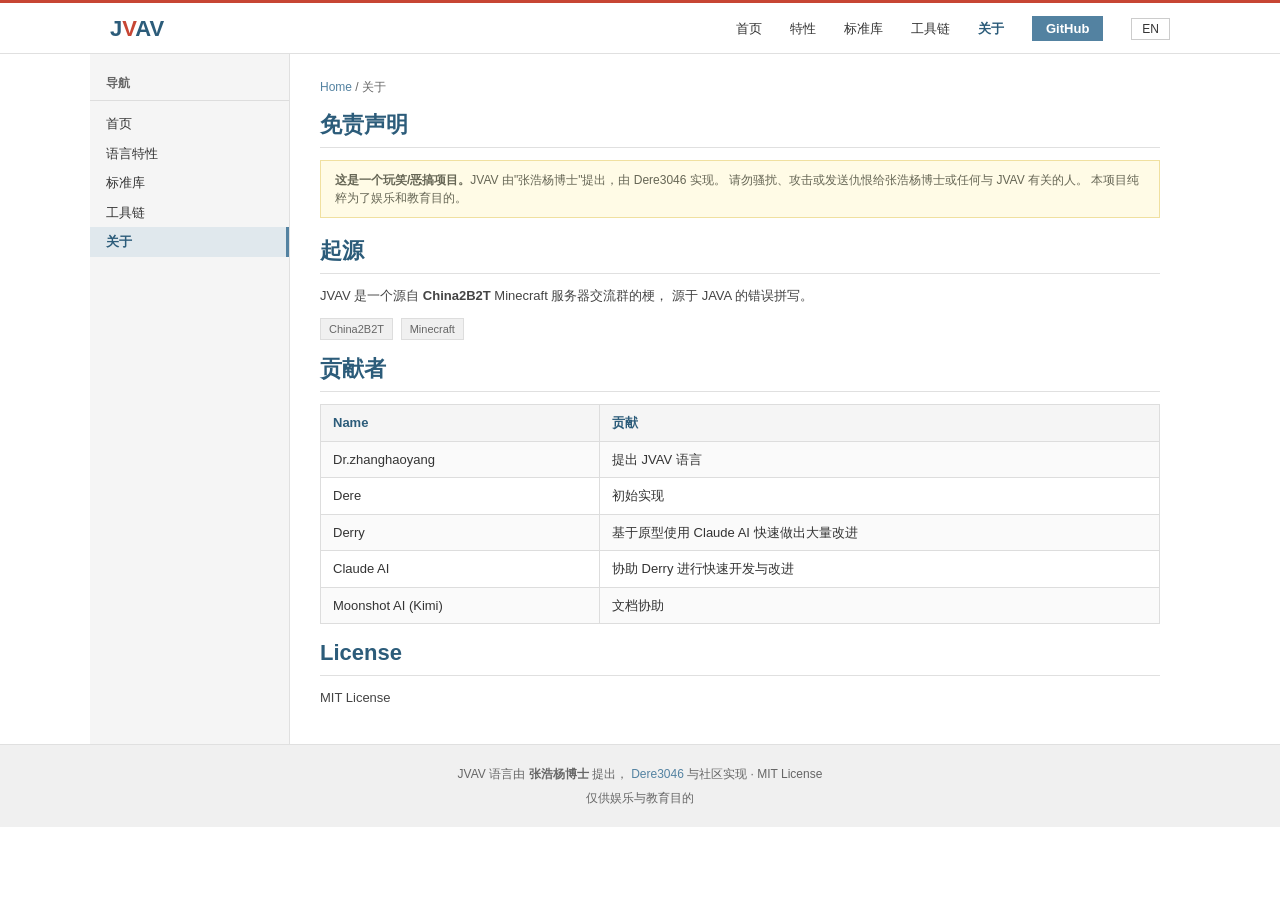
==== about.html @ 480ba156 "redesign website with multiple pages" ====
<!DOCTYPE html>
<html lang="zh-CN">
<head>
    <meta charset="UTF-8">
    <meta name="viewport" content="width=device-width, initial-scale=1.0">
    <title>About - JVAV</title>
    <link rel="stylesheet" href="css/style.css">
</head>
<body>
    <div class="oracle-bar"></div>
    <header class="header">
        <div class="header-inner">
            <a href="index.html" class="logo">J<span>V</span>AV</a>
            <ul class="nav-links">
                <li><a href="index.html"><span data-lang="zh">首页</span><span data-lang="en">Home</span></a></li>
                <li><a href="features.html"><span data-lang="zh">特性</span><span data-lang="en">Features</span></a></li>
                <li><a href="stdlib.html"><span data-lang="zh">标准库</span><span data-lang="en">Stdlib</span></a></li>
                <li><a href="toolchain.html"><span data-lang="zh">工具链</span><span data-lang="en">Toolchain</span></a></li>
                <li><a href="about.html" class="active"><span data-lang="zh">关于</span><span data-lang="en">About</span></a></li>
                <li><a href="https://github.com/Dere3046/JVAV" class="nav-cta" target="_blank">GitHub</a></li>
                <li><button class="lang-switch" onclick="toggleLang()"><span data-lang="zh">EN</span><span data-lang="en">中文</span></button></li>
            </ul>
        </div>
    </header>

    <div class="main">
        <aside class="sidebar">
            <h4 class="active" data-lang="zh">导航</h4>
            <h4 data-lang="en">Navigation</h4>
            <ul>
                <li><a href="index.html"><span data-lang="zh">首页</span><span data-lang="en">Home</span></a></li>
                <li><a href="features.html"><span data-lang="zh">语言特性</span><span data-lang="en">Features</span></a></li>
                <li><a href="stdlib.html"><span data-lang="zh">标准库</span><span data-lang="en">Standard Library</span></a></li>
                <li><a href="toolchain.html"><span data-lang="zh">工具链</span><span data-lang="en">Toolchain</span></a></li>
                <li><a href="about.html" class="active"><span data-lang="zh">关于</span><span data-lang="en">About</span></a></li>
            </ul>
        </aside>
        <div class="content">
            <div class="breadcrumb">
                <a href="index.html">Home</a> / <span class="active" data-lang="zh">关于</span><span data-lang="en">About</span>
            </div>

            <h2><span class="active" data-lang="zh">免责声明</span><span data-lang="en">Disclaimer</span></h2>
            <div class="disclaimer active" data-lang="zh">
                <strong>这是一个玩笑/恶搞项目。</strong>JVAV 由"张浩杨博士"提出，由 Dere3046 实现。
                请勿骚扰、攻击或发送仇恨给张浩杨博士或任何与 JVAV 有关的人。
                本项目纯粹为了娱乐和教育目的。
            </div>
            <div class="disclaimer" data-lang="en">
                <strong>This is a joke/parody project.</strong> JVAV was "proposed by Dr. Zhang Haoyang" and implemented by Dere3046.
                Please do not harass, attack, or send hate to Zhang Haoyang or anyone associated with JVAV.
                This project exists purely for fun and educational purposes.
            </div>

            <h2><span class="active" data-lang="zh">起源</span><span data-lang="en">Origin</span></h2>
            <p class="active" data-lang="zh">
                JVAV 是一个源自 <strong>China2B2T</strong> Minecraft 服务器交流群的梗，
                源于 JAVA 的错误拼写。
            </p>
            <p data-lang="en">
                JVAV is a meme originating from the <strong>China2B2T</strong> Minecraft server community,
                born from a misspelling of JAVA.
            </p>
            <p>
                <span class="modal-tag">China2B2T</span>
                <span class="modal-tag">Minecraft</span>
                <span class="modal-tag" data-lang="zh" style="display:none">梗</span>
                <span class="modal-tag" data-lang="en" style="display:none">Meme</span>
            </p>

            <h2><span class="active" data-lang="zh">贡献者</span><span data-lang="en">Contributors</span></h2>
            <table class="feature-table">
                <tr>
                    <th>Name</th>
                    <th><span data-lang="zh">贡献</span><span data-lang="en">Contribution</span></th>
                </tr>
                <tr><td>Dr.zhanghaoyang</td><td><span data-lang="zh">提出 JVAV 语言</span><span data-lang="en">Proposed the JVAV language</span></td></tr>
                <tr><td>Dere</td><td><span data-lang="zh">初始实现</span><span data-lang="en">Initial implementation</span></td></tr>
                <tr><td>Derry</td><td><span data-lang="zh">基于原型使用 Claude AI 快速做出大量改进</span><span data-lang="en">Massive improvements based on the prototype</span></td></tr>
                <tr><td>Claude AI</td><td><span data-lang="zh">协助 Derry 进行快速开发与改进</span><span data-lang="en">Assisted Derry in rapid development</span></td></tr>
                <tr><td>Moonshot AI (Kimi)</td><td><span data-lang="zh">文档协助</span><span data-lang="en">Documentation assistance</span></td></tr>
            </table>

            <h2>License</h2>
            <p>MIT License</p>
        </div>
    </div>

    <footer class="footer">
        <p class="active" data-lang="zh">
            JVAV 语言由 <strong>张浩杨博士</strong> 提出，
            <a href="https://github.com/Dere3046" target="_blank">Dere3046</a> 与社区实现 · MIT License
        </p>
        <p data-lang="en">
            JVAV language proposed by <strong>Dr. Zhang Haoyang</strong>,
            implemented by <a href="https://github.com/Dere3046" target="_blank">Dere3046</a> and the community · MIT License
        </p>
        <p style="margin-top:6px;" class="active" data-lang="zh">仅供娱乐与教育目的</p>
        <p style="margin-top:6px;" data-lang="en">For fun and educational purposes only</p>
    </footer>
    <script src="js/main.js"></script>
</body>
</html>
---- css/style.css ----
* { margin: 0; padding: 0; box-sizing: border-box; }

body {
    font-family: Arial, Helvetica, sans-serif;
    color: #333;
    line-height: 1.5;
    background: #fff;
}

/* Oracle-style top bar */
.oracle-bar {
    background: #C74634;
    height: 3px;
    width: 100%;
}

/* Header / Navbar */
.header {
    background: #fff;
    border-bottom: 1px solid #e0e0e0;
}

.header-inner {
    max-width: 1100px;
    margin: 0 auto;
    padding: 0 20px;
    height: 50px;
    display: flex;
    align-items: center;
    justify-content: space-between;
}

.logo {
    font-size: 22px;
    font-weight: bold;
    color: #2C5C7A;
    text-decoration: none;
}

.logo span {
    color: #C74634;
}

.nav-links {
    display: flex;
    gap: 28px;
    list-style: none;
    align-items: center;
}

.nav-links a {
    text-decoration: none;
    color: #333;
    font-size: 13px;
}

.nav-links a:hover {
    color: #5382A1;
    text-decoration: underline;
}

.nav-links a.active {
    color: #2C5C7A;
    font-weight: bold;
}

.nav-cta {
    background: #5382A1;
    color: #fff !important;
    padding: 5px 14px;
    font-weight: bold;
    text-decoration: none !important;
}

.nav-cta:hover {
    background: #2C5C7A;
}

.lang-switch {
    background: none;
    border: 1px solid #ccc;
    color: #333;
    padding: 3px 10px;
    cursor: pointer;
    font-size: 12px;
}

.lang-switch:hover {
    border-color: #5382A1;
    color: #5382A1;
}

/* Hero */
.hero {
    background: #f5f5f5;
    border-bottom: 1px solid #e0e0e0;
    padding: 50px 20px 40px;
}

.hero-inner {
    max-width: 1100px;
    margin: 0 auto;
}

.hero h1 {
    font-size: 48px;
    color: #2C5C7A;
    margin-bottom: 10px;
}

.hero-subtitle {
    font-size: 20px;
    color: #5382A1;
    margin-bottom: 16px;
}

.hero-desc {
    font-size: 14px;
    color: #555;
    max-width: 600px;
    margin-bottom: 24px;
}

.hero-buttons {
    display: flex;
    gap: 12px;
    flex-wrap: wrap;
}

.btn {
    display: inline-block;
    padding: 8px 18px;
    font-size: 13px;
    font-weight: bold;
    text-decoration: none;
    border: 1px solid transparent;
    cursor: pointer;
}

.btn-primary {
    background: #5382A1;
    color: #fff;
    border-color: #5382A1;
}

.btn-primary:hover {
    background: #2C5C7A;
    border-color: #2C5C7A;
}

.btn-secondary {
    background: #fff;
    color: #5382A1;
    border-color: #5382A1;
}

.btn-secondary:hover {
    background: #f0f7fb;
}

/* Main layout */
.main {
    max-width: 1100px;
    margin: 0 auto;
    display: flex;
    min-height: 400px;
}

/* Sidebar */
.sidebar {
    width: 200px;
    background: #f5f5f5;
    border-right: 1px solid #e0e0e0;
    padding: 20px 0;
    flex-shrink: 0;
}

.sidebar h4 {
    font-size: 12px;
    color: #666;
    text-transform: uppercase;
    padding: 0 16px 8px;
    border-bottom: 1px solid #ddd;
    margin-bottom: 8px;
}

.sidebar ul {
    list-style: none;
    margin-bottom: 20px;
}

.sidebar li a {
    display: block;
    padding: 5px 16px;
    font-size: 13px;
    color: #333;
    text-decoration: none;
}

.sidebar li a:hover {
    background: #e8e8e8;
    color: #2C5C7A;
    text-decoration: underline;
}

.sidebar li a.active {
    background: #e0e8ed;
    color: #2C5C7A;
    font-weight: bold;
    border-right: 3px solid #5382A1;
}

/* Content */
.content {
    flex: 1;
    padding: 24px 30px;
    background: #fff;
    min-height: 500px;
}

.content h2 {
    font-size: 22px;
    color: #2C5C7A;
    margin-bottom: 12px;
    padding-bottom: 6px;
    border-bottom: 1px solid #e0e0e0;
}

.content h3 {
    font-size: 16px;
    color: #2C5C7A;
    margin: 20px 0 8px;
}

.content h4 {
    font-size: 14px;
    color: #333;
    margin: 16px 0 6px;
}

.content p {
    font-size: 13px;
    color: #444;
    margin-bottom: 12px;
}

.content a {
    color: #5382A1;
    text-decoration: none;
}

.content a:hover {
    text-decoration: underline;
}

.content ul, .content ol {
    font-size: 13px;
    color: #444;
    margin: 0 0 12px 24px;
}

.content li {
    margin-bottom: 4px;
}

.content code {
    font-family: "Courier New", Courier, monospace;
    font-size: 12px;
    background: #f4f4f4;
    padding: 1px 4px;
    border: 1px solid #ddd;
}

/* Feature / stdlib tables */
.feature-table, .stdlib-table {
    width: 100%;
    border-collapse: collapse;
    margin: 12px 0;
    font-size: 13px;
}

.feature-table th, .feature-table td,
.stdlib-table th, .stdlib-table td {
    border: 1px solid #ddd;
    padding: 8px 12px;
    text-align: left;
}

.feature-table th, .stdlib-table th {
    background: #f5f5f5;
    font-weight: bold;
    color: #2C5C7A;
}

.feature-table tr:nth-child(even),
.stdlib-table tr:nth-child(even) {
    background: #fafafa;
}

.stdlib-table td:first-child {
    font-family: "Courier New", Courier, monospace;
    white-space: nowrap;
}

/* Code block */
pre.code {
    background: #f8f8f8;
    border: 1px solid #e0e0e0;
    padding: 12px 16px;
    font-family: "Courier New", Courier, monospace;
    font-size: 13px;
    overflow-x: auto;
    margin: 12px 0;
    line-height: 1.4;
}

pre.code .kw { color: #000080; font-weight: bold; }
pre.code .fn { color: #2C5C7A; }
pre.code .str { color: #008000; }
pre.code .cm { color: #808080; }

/* Disclaimer */
.disclaimer {
    background: #fffbe6;
    border: 1px solid #f0e0a0;
    padding: 10px 14px;
    font-size: 12px;
    color: #665;
    margin-bottom: 16px;
}

.disclaimer a {
    color: #5382A1;
    text-decoration: underline;
    cursor: pointer;
}

/* Footer */
.footer {
    background: #f0f0f0;
    border-top: 1px solid #e0e0e0;
    padding: 20px;
    text-align: center;
    font-size: 12px;
    color: #666;
}

.footer a {
    color: #5382A1;
    text-decoration: none;
}

/* Modal */
.modal-overlay {
    display: none;
    position: fixed;
    top: 0; left: 0;
    width: 100%; height: 100%;
    background: rgba(0,0,0,0.4);
    z-index: 1000;
    justify-content: center;
    align-items: center;
}

.modal-overlay.active {
    display: flex;
}

.modal {
    background: #fff;
    border: 1px solid #ccc;
    max-width: 480px;
    width: 100%;
    padding: 24px;
    position: relative;
}

.modal-close {
    position: absolute;
    top: 8px;
    right: 12px;
    background: none;
    border: none;
    font-size: 20px;
    color: #999;
    cursor: pointer;
}

.modal h3 {
    font-size: 16px;
    color: #2C5C7A;
    margin-bottom: 12px;
}

.modal p {
    font-size: 13px;
    color: #444;
    line-height: 1.6;
    margin-bottom: 8px;
}

.modal-tag {
    display: inline-block;
    background: #f0f0f0;
    border: 1px solid #ddd;
    padding: 2px 8px;
    font-size: 11px;
    color: #666;
    margin-right: 4px;
}

/* Lang toggle */
[data-lang] { display: none; }
[data-lang].active { display: block; }
span[data-lang].active, a span[data-lang].active { display: inline; }
a[data-lang].active { display: inline; }
button[data-lang].active { display: inline-block; }

/* Breadcrumb */
.breadcrumb {
    font-size: 12px;
    color: #666;
    margin-bottom: 12px;
}

.breadcrumb a {
    color: #5382A1;
    text-decoration: none;
}

.breadcrumb a:hover {
    text-decoration: underline;
}

/* Quick nav cards on home */
.nav-cards {
    display: grid;
    grid-template-columns: repeat(auto-fit, minmax(220px, 1fr));
    gap: 16px;
    margin: 20px 0;
}

.nav-card {
    border: 1px solid #e0e0e0;
    padding: 16px;
    background: #fafafa;
}

.nav-card h4 {
    font-size: 14px;
    color: #2C5C7A;
    margin-bottom: 6px;
}

.nav-card p {
    font-size: 12px;
    color: #666;
    margin-bottom: 8px;
}

.nav-card a {
    font-size: 12px;
    font-weight: bold;
}

/* Step box */
.step-box {
    background: #f8f8f8;
    border: 1px solid #e0e0e0;
    padding: 12px 16px;
    margin: 10px 0;
}

.step-box h4 {
    font-size: 13px;
    color: #2C5C7A;
    margin-bottom: 6px;
}

.step-box pre {
    font-family: "Courier New", Courier, monospace;
    font-size: 12px;
    margin: 0;
    background: none;
    border: none;
    padding: 0;
}

@media (max-width: 768px) {
    .main { flex-direction: column; }
    .sidebar { width: 100%; border-right: none; border-bottom: 1px solid #e0e0e0; }
    .hero h1 { font-size: 32px; }
    .nav-links { gap: 14px; }
}
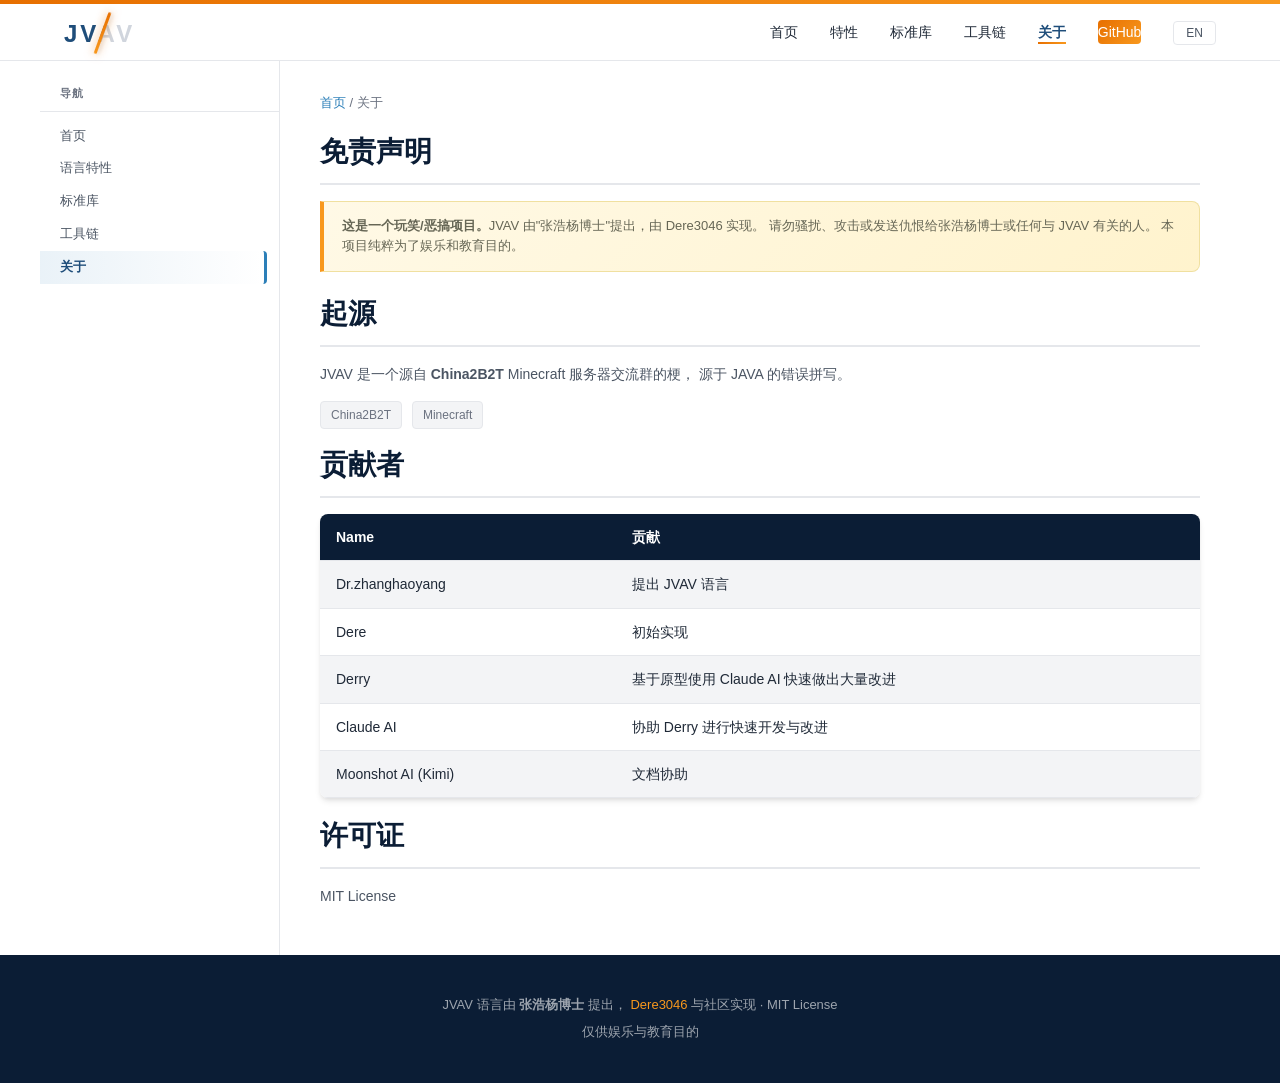
==== commit 655847ec: "update website styling" ====
--- a/about.html
+++ b/about.html
@@ -1,6 +1,7 @@
 <!DOCTYPE html>
 <html lang="zh-CN">
 <head>
+    <script>(function(){var l=localStorage.getItem('jvav-lang')||'zh';document.documentElement.lang=l==='zh'?'zh-CN':'en';})();</script>
     <meta charset="UTF-8">
     <meta name="viewport" content="width=device-width, initial-scale=1.0">
     <title>About - JVAV</title>
@@ -10,7 +11,7 @@
     <div class="oracle-bar"></div>
     <header class="header">
         <div class="header-inner">
-            <a href="index.html" class="logo">J<span>V</span>AV</a>
+            <a href="index.html" class="logo"><div class="logo-mark"><span class="logo-text-full">JVAV</span><span class="logo-text-main">JVAV</span><span class="logo-knife"></span></div></a>
             <ul class="nav-links">
                 <li><a href="index.html"><span data-lang="zh">首页</span><span data-lang="en">Home</span></a></li>
                 <li><a href="features.html"><span data-lang="zh">特性</span><span data-lang="en">Features</span></a></li>
@@ -37,7 +38,7 @@
         </aside>
         <div class="content">
             <div class="breadcrumb">
-                <a href="index.html">Home</a> / <span class="active" data-lang="zh">关于</span><span data-lang="en">About</span>
+                <a href="index.html"><span data-lang="zh">首页</span><span data-lang="en">Home</span></a> / <span class="active" data-lang="zh">关于</span><span data-lang="en">About</span>
             </div>
 
             <h2><span class="active" data-lang="zh">免责声明</span><span data-lang="en">Disclaimer</span></h2>
@@ -81,7 +82,7 @@
                 <tr><td>Moonshot AI (Kimi)</td><td><span data-lang="zh">文档协助</span><span data-lang="en">Documentation assistance</span></td></tr>
             </table>
 
-            <h2>License</h2>
+            <h2><span class="active" data-lang="zh">许可证</span><span data-lang="en">License</span></h2>
             <p>MIT License</p>
         </div>
     </div>
--- a/css/style.css
+++ b/css/style.css
@@ -1,166 +1,324 @@
 * { margin: 0; padding: 0; box-sizing: border-box; }
 
+:root {
+    --jvav-dark: #0B1D35;
+    --jvav-mid: #1E4D7A;
+    --jvav-light: #2C7FB8;
+    --java-orange: #E76F00;
+    --java-gold: #F8981D;
+    --text-dark: #1F2937;
+    --text-mid: #4B5563;
+    --text-light: #6B7280;
+    --bg-gray: #F3F4F6;
+    --border: #E5E7EB;
+    --card-shadow: 0 4px 6px -1px rgba(0,0,0,0.1), 0 2px 4px -1px rgba(0,0,0,0.06);
+    --card-shadow-hover: 0 20px 25px -5px rgba(0,0,0,0.1), 0 10px 10px -5px rgba(0,0,0,0.04);
+}
+
 body {
-    font-family: Arial, Helvetica, sans-serif;
-    color: #333;
-    line-height: 1.5;
+    font-family: -apple-system, BlinkMacSystemFont, "Segoe UI", Roboto, "Noto Sans SC", "PingFang SC", "Microsoft YaHei", sans-serif;
+    color: var(--text-dark);
+    line-height: 1.6;
     background: #fff;
-}
-
-/* Oracle-style top bar */
+    -webkit-font-smoothing: antialiased;
+}
+
+/* Oracle-style top accent bar */
 .oracle-bar {
-    background: #C74634;
-    height: 3px;
+    background: linear-gradient(90deg, var(--java-orange), var(--java-gold));
+    height: 4px;
     width: 100%;
 }
 
 /* Header / Navbar */
 .header {
     background: #fff;
-    border-bottom: 1px solid #e0e0e0;
+    border-bottom: 1px solid var(--border);
+    position: sticky;
+    top: 0;
+    z-index: 100;
+    backdrop-filter: blur(8px);
+    background: rgba(255,255,255,0.95);
 }
 
 .header-inner {
-    max-width: 1100px;
+    max-width: 1200px;
     margin: 0 auto;
-    padding: 0 20px;
-    height: 50px;
+    padding: 0 24px;
+    height: 56px;
     display: flex;
     align-items: center;
     justify-content: space-between;
 }
 
 .logo {
-    font-size: 22px;
-    font-weight: bold;
-    color: #2C5C7A;
     text-decoration: none;
-}
-
-.logo span {
-    color: #C74634;
+    display: flex;
+    align-items: center;
+}
+
+.logo-mark {
+    position: relative;
+    display: inline-block;
+    height: 34px;
+    cursor: pointer;
+}
+
+.logo-text-full {
+    font-size: 24px;
+    font-weight: 800;
+    color: #d0d5dd;
+    letter-spacing: 3px;
+    user-select: none;
+}
+
+.logo-text-main {
+    position: absolute;
+    top: 0;
+    left: 0;
+    font-size: 24px;
+    font-weight: 800;
+    letter-spacing: 3px;
+    background: linear-gradient(110deg, var(--jvav-mid) 52%, transparent 52%);
+    -webkit-background-clip: text;
+    -webkit-text-fill-color: transparent;
+    background-clip: text;
+    user-select: none;
+}
+
+.logo-knife {
+    position: absolute;
+    top: -4px;
+    left: 52%;
+    width: 3px;
+    height: 130%;
+    background: linear-gradient(180deg, var(--java-orange), var(--java-gold));
+    transform: rotate(20deg);
+    border-radius: 2px;
+    box-shadow: 0 0 10px rgba(231,111,0,0.6), 2px 0 4px rgba(0,0,0,0.1);
+    z-index: 2;
+    transition: transform 0.3s ease, box-shadow 0.3s ease;
+}
+
+.logo-mark:hover .logo-knife {
+    transform: rotate(20deg) scaleY(1.15);
+    box-shadow: 0 0 16px rgba(231,111,0,0.8), 2px 0 6px rgba(0,0,0,0.15);
 }
 
 .nav-links {
     display: flex;
-    gap: 28px;
+    gap: 32px;
     list-style: none;
     align-items: center;
 }
 
 .nav-links a {
     text-decoration: none;
-    color: #333;
-    font-size: 13px;
+    color: var(--text-dark);
+    font-size: 14px;
+    font-weight: 500;
+    position: relative;
+    padding: 4px 0;
+    transition: color 0.2s;
+}
+
+.nav-links a::after {
+    content: '';
+    position: absolute;
+    bottom: 0;
+    left: 0;
+    width: 0;
+    height: 2px;
+    background: linear-gradient(90deg, var(--java-orange), var(--java-gold));
+    transition: width 0.3s ease;
 }
 
 .nav-links a:hover {
-    color: #5382A1;
-    text-decoration: underline;
+    color: var(--jvav-light);
+}
+
+.nav-links a:hover::after {
+    width: 100%;
 }
 
 .nav-links a.active {
-    color: #2C5C7A;
-    font-weight: bold;
+    color: var(--jvav-mid);
+    font-weight: 600;
+}
+
+.nav-links a.active::after {
+    width: 100%;
 }
 
 .nav-cta {
-    background: #5382A1;
+    background: linear-gradient(135deg, var(--java-orange), var(--java-gold));
     color: #fff !important;
-    padding: 5px 14px;
-    font-weight: bold;
+    padding: 6px 16px;
+    border-radius: 4px;
+    font-weight: 600;
     text-decoration: none !important;
+    transition: transform 0.2s, box-shadow 0.2s;
 }
 
 .nav-cta:hover {
-    background: #2C5C7A;
-}
+    transform: translateY(-1px);
+    box-shadow: 0 4px 12px rgba(231,111,0,0.35);
+}
+
+.nav-cta::after { display: none !important; }
 
 .lang-switch {
     background: none;
-    border: 1px solid #ccc;
-    color: #333;
-    padding: 3px 10px;
+    border: 1px solid var(--border);
+    color: var(--text-mid);
+    padding: 4px 12px;
     cursor: pointer;
     font-size: 12px;
+    border-radius: 4px;
+    transition: all 0.2s;
 }
 
 .lang-switch:hover {
-    border-color: #5382A1;
-    color: #5382A1;
-}
-
-/* Hero */
+    border-color: var(--jvav-light);
+    color: var(--jvav-light);
+}
+
+/* Hero - Java官网风格 */
 .hero {
-    background: #f5f5f5;
-    border-bottom: 1px solid #e0e0e0;
-    padding: 50px 20px 40px;
+    background: linear-gradient(135deg, var(--jvav-dark) 0%, var(--jvav-mid) 50%, var(--jvav-light) 100%);
+    padding: 80px 24px 64px;
+    position: relative;
+    overflow: hidden;
+}
+
+.hero::before {
+    content: '';
+    position: absolute;
+    top: -50%;
+    right: -20%;
+    width: 800px;
+    height: 800px;
+    background: radial-gradient(circle, rgba(248,152,29,0.12) 0%, transparent 70%);
+    pointer-events: none;
+}
+
+.hero::after {
+    content: '';
+    position: absolute;
+    bottom: -30%;
+    left: -10%;
+    width: 600px;
+    height: 600px;
+    background: radial-gradient(circle, rgba(46,127,184,0.15) 0%, transparent 70%);
+    pointer-events: none;
 }
 
 .hero-inner {
-    max-width: 1100px;
+    max-width: 1200px;
     margin: 0 auto;
+    position: relative;
+    z-index: 1;
 }
 
 .hero h1 {
-    font-size: 48px;
-    color: #2C5C7A;
-    margin-bottom: 10px;
+    font-size: 64px;
+    font-weight: 800;
+    color: #fff;
+    margin-bottom: 12px;
+    letter-spacing: -2px;
+    text-shadow: 0 2px 20px rgba(0,0,0,0.2);
+    animation: fadeInUp 0.8s ease;
 }
 
 .hero-subtitle {
-    font-size: 20px;
-    color: #5382A1;
-    margin-bottom: 16px;
+    font-size: 24px;
+    color: rgba(255,255,255,0.9);
+    margin-bottom: 20px;
+    font-weight: 300;
+    animation: fadeInUp 0.8s ease 0.1s both;
 }
 
 .hero-desc {
-    font-size: 14px;
-    color: #555;
-    max-width: 600px;
-    margin-bottom: 24px;
+    font-size: 16px;
+    color: rgba(255,255,255,0.75);
+    max-width: 560px;
+    margin-bottom: 32px;
+    line-height: 1.7;
+    animation: fadeInUp 0.8s ease 0.2s both;
 }
 
 .hero-buttons {
     display: flex;
-    gap: 12px;
+    gap: 16px;
     flex-wrap: wrap;
+    animation: fadeInUp 0.8s ease 0.3s both;
 }
 
 .btn {
-    display: inline-block;
-    padding: 8px 18px;
-    font-size: 13px;
-    font-weight: bold;
+    display: inline-flex;
+    align-items: center;
+    gap: 6px;
+    padding: 12px 28px;
+    font-size: 15px;
+    font-weight: 600;
     text-decoration: none;
-    border: 1px solid transparent;
+    border: none;
+    border-radius: 6px;
     cursor: pointer;
+    transition: all 0.25s ease;
 }
 
 .btn-primary {
-    background: #5382A1;
+    background: linear-gradient(135deg, var(--java-orange), var(--java-gold));
     color: #fff;
-    border-color: #5382A1;
+    box-shadow: 0 4px 16px rgba(231,111,0,0.35);
 }
 
 .btn-primary:hover {
-    background: #2C5C7A;
-    border-color: #2C5C7A;
+    transform: translateY(-2px);
+    box-shadow: 0 8px 24px rgba(231,111,0,0.45);
 }
 
 .btn-secondary {
-    background: #fff;
-    color: #5382A1;
-    border-color: #5382A1;
+    background: rgba(255,255,255,0.1);
+    color: #fff;
+    border: 1px solid rgba(255,255,255,0.3);
+    backdrop-filter: blur(4px);
 }
 
 .btn-secondary:hover {
-    background: #f0f7fb;
+    background: rgba(255,255,255,0.2);
+    border-color: rgba(255,255,255,0.5);
+    transform: translateY(-2px);
+}
+
+/* Version badge */
+.version-badge {
+    display: inline-flex;
+    align-items: center;
+    gap: 8px;
+    background: rgba(255,255,255,0.1);
+    border: 1px solid rgba(255,255,255,0.2);
+    padding: 6px 14px;
+    border-radius: 20px;
+    font-size: 13px;
+    color: rgba(255,255,255,0.8);
+    margin-top: 24px;
+    animation: fadeInUp 0.8s ease 0.4s both;
+}
+
+.version-badge .tag {
+    background: var(--java-gold);
+    color: var(--jvav-dark);
+    padding: 2px 8px;
+    border-radius: 12px;
+    font-size: 11px;
+    font-weight: 700;
 }
 
 /* Main layout */
 .main {
-    max-width: 1100px;
+    max-width: 1200px;
     margin: 0 auto;
     display: flex;
     min-height: 400px;
@@ -168,85 +326,94 @@
 
 /* Sidebar */
 .sidebar {
-    width: 200px;
-    background: #f5f5f5;
-    border-right: 1px solid #e0e0e0;
-    padding: 20px 0;
+    width: 240px;
+    background: #fff;
+    border-right: 1px solid var(--border);
+    padding: 24px 0;
     flex-shrink: 0;
 }
 
 .sidebar h4 {
-    font-size: 12px;
-    color: #666;
+    font-size: 11px;
+    color: var(--text-light);
     text-transform: uppercase;
-    padding: 0 16px 8px;
-    border-bottom: 1px solid #ddd;
+    letter-spacing: 0.5px;
+    padding: 0 20px 8px;
+    border-bottom: 1px solid var(--border);
     margin-bottom: 8px;
+    font-weight: 600;
 }
 
 .sidebar ul {
     list-style: none;
-    margin-bottom: 20px;
+    margin-bottom: 24px;
 }
 
 .sidebar li a {
     display: block;
-    padding: 5px 16px;
-    font-size: 13px;
-    color: #333;
+    padding: 6px 20px;
+    font-size: 13px;
+    color: var(--text-mid);
     text-decoration: none;
+    border-radius: 0 4px 4px 0;
+    margin-right: 12px;
+    transition: all 0.2s;
 }
 
 .sidebar li a:hover {
-    background: #e8e8e8;
-    color: #2C5C7A;
-    text-decoration: underline;
+    background: var(--bg-gray);
+    color: var(--jvav-mid);
 }
 
 .sidebar li a.active {
-    background: #e0e8ed;
-    color: #2C5C7A;
-    font-weight: bold;
-    border-right: 3px solid #5382A1;
+    background: linear-gradient(90deg, rgba(46,127,184,0.1), transparent);
+    color: var(--jvav-mid);
+    font-weight: 600;
+    border-right: 3px solid var(--jvav-light);
 }
 
 /* Content */
 .content {
     flex: 1;
-    padding: 24px 30px;
+    padding: 32px 40px;
     background: #fff;
     min-height: 500px;
 }
 
 .content h2 {
-    font-size: 22px;
-    color: #2C5C7A;
-    margin-bottom: 12px;
-    padding-bottom: 6px;
-    border-bottom: 1px solid #e0e0e0;
+    font-size: 28px;
+    color: var(--jvav-dark);
+    margin-bottom: 16px;
+    padding-bottom: 8px;
+    border-bottom: 2px solid var(--border);
+    font-weight: 700;
 }
 
 .content h3 {
-    font-size: 16px;
-    color: #2C5C7A;
+    font-size: 20px;
+    color: var(--jvav-mid);
+    margin: 28px 0 12px;
+    font-weight: 600;
+}
+
+.content h4 {
+    font-size: 15px;
+    color: var(--text-dark);
     margin: 20px 0 8px;
-}
-
-.content h4 {
+    font-weight: 600;
+}
+
+.content p {
     font-size: 14px;
-    color: #333;
-    margin: 16px 0 6px;
-}
-
-.content p {
-    font-size: 13px;
-    color: #444;
-    margin-bottom: 12px;
+    color: var(--text-mid);
+    margin-bottom: 14px;
+    line-height: 1.7;
 }
 
 .content a {
-    color: #5382A1;
+    color: var(--jvav-light);
     text-decoration: none;
+    font-weight: 500;
 }
 
 .content a:hover {
@@ -254,100 +421,123 @@
 }
 
 .content ul, .content ol {
-    font-size: 13px;
-    color: #444;
-    margin: 0 0 12px 24px;
+    font-size: 14px;
+    color: var(--text-mid);
+    margin: 0 0 14px 24px;
 }
 
 .content li {
-    margin-bottom: 4px;
+    margin-bottom: 6px;
 }
 
 .content code {
-    font-family: "Courier New", Courier, monospace;
-    font-size: 12px;
-    background: #f4f4f4;
-    padding: 1px 4px;
-    border: 1px solid #ddd;
+    font-family: "JetBrains Mono", "Fira Code", "Courier New", monospace;
+    font-size: 13px;
+    background: var(--bg-gray);
+    padding: 2px 6px;
+    border-radius: 4px;
+    color: var(--java-orange);
 }
 
 /* Feature / stdlib tables */
 .feature-table, .stdlib-table {
     width: 100%;
-    border-collapse: collapse;
-    margin: 12px 0;
-    font-size: 13px;
+    border-collapse: separate;
+    border-spacing: 0;
+    margin: 16px 0;
+    font-size: 14px;
+    border-radius: 8px;
+    overflow: hidden;
+    box-shadow: var(--card-shadow);
 }
 
 .feature-table th, .feature-table td,
 .stdlib-table th, .stdlib-table td {
-    border: 1px solid #ddd;
-    padding: 8px 12px;
+    border: none;
+    border-bottom: 1px solid var(--border);
+    padding: 12px 16px;
     text-align: left;
 }
 
 .feature-table th, .stdlib-table th {
-    background: #f5f5f5;
-    font-weight: bold;
-    color: #2C5C7A;
+    background: var(--jvav-dark);
+    font-weight: 600;
+    color: #fff;
 }
 
 .feature-table tr:nth-child(even),
 .stdlib-table tr:nth-child(even) {
-    background: #fafafa;
+    background: var(--bg-gray);
+}
+
+.feature-table tr:hover,
+.stdlib-table tr:hover {
+    background: #E8F4FD;
 }
 
 .stdlib-table td:first-child {
-    font-family: "Courier New", Courier, monospace;
+    font-family: "JetBrains Mono", "Fira Code", monospace;
     white-space: nowrap;
+    font-weight: 500;
+    color: var(--jvav-mid);
 }
 
 /* Code block */
 pre.code {
-    background: #f8f8f8;
-    border: 1px solid #e0e0e0;
-    padding: 12px 16px;
-    font-family: "Courier New", Courier, monospace;
+    background: #1E1E1E;
+    border: none;
+    border-radius: 8px;
+    padding: 16px 20px;
+    font-family: "JetBrains Mono", "Fira Code", "Courier New", monospace;
     font-size: 13px;
     overflow-x: auto;
-    margin: 12px 0;
-    line-height: 1.4;
-}
-
-pre.code .kw { color: #000080; font-weight: bold; }
-pre.code .fn { color: #2C5C7A; }
-pre.code .str { color: #008000; }
-pre.code .cm { color: #808080; }
+    margin: 16px 0;
+    line-height: 1.5;
+    color: #D4D4D4;
+    box-shadow: var(--card-shadow);
+}
+
+pre.code .kw { color: #569CD6; font-weight: bold; }
+pre.code .fn { color: #DCDCAA; }
+pre.code .str { color: #CE9178; }
+pre.code .cm { color: #6A9955; }
+pre.code .num { color: #B5CEA8; }
+pre.code .type { color: #4EC9B0; }
 
 /* Disclaimer */
 .disclaimer {
-    background: #fffbe6;
-    border: 1px solid #f0e0a0;
-    padding: 10px 14px;
-    font-size: 12px;
+    background: linear-gradient(135deg, #FFF9E6, #FFF3CD);
+    border: 1px solid #F0E0A0;
+    border-left: 4px solid var(--java-gold);
+    padding: 14px 18px;
+    font-size: 13px;
     color: #665;
-    margin-bottom: 16px;
+    margin-bottom: 20px;
+    border-radius: 0 8px 8px 0;
 }
 
 .disclaimer a {
-    color: #5382A1;
+    color: var(--jvav-light);
     text-decoration: underline;
     cursor: pointer;
 }
 
 /* Footer */
 .footer {
-    background: #f0f0f0;
-    border-top: 1px solid #e0e0e0;
-    padding: 20px;
+    background: var(--jvav-dark);
+    padding: 40px 24px;
     text-align: center;
-    font-size: 12px;
-    color: #666;
+    font-size: 13px;
+    color: rgba(255,255,255,0.6);
 }
 
 .footer a {
-    color: #5382A1;
+    color: var(--java-gold);
     text-decoration: none;
+}
+
+.footer a:hover {
+    text-decoration: underline;
 }
 
 /* Modal */
@@ -356,10 +546,11 @@
     position: fixed;
     top: 0; left: 0;
     width: 100%; height: 100%;
-    background: rgba(0,0,0,0.4);
+    background: rgba(0,0,0,0.5);
     z-index: 1000;
     justify-content: center;
     align-items: center;
+    backdrop-filter: blur(4px);
 }
 
 .modal-overlay.active {
@@ -368,45 +559,59 @@
 
 .modal {
     background: #fff;
-    border: 1px solid #ccc;
-    max-width: 480px;
-    width: 100%;
-    padding: 24px;
+    border-radius: 12px;
+    max-width: 520px;
+    width: 92%;
+    padding: 28px;
     position: relative;
+    box-shadow: 0 25px 50px -12px rgba(0,0,0,0.25);
+    animation: modalIn 0.3s ease;
+}
+
+@keyframes modalIn {
+    from { opacity: 0; transform: scale(0.95); }
+    to { opacity: 1; transform: scale(1); }
 }
 
 .modal-close {
     position: absolute;
-    top: 8px;
-    right: 12px;
+    top: 12px;
+    right: 16px;
     background: none;
     border: none;
-    font-size: 20px;
+    font-size: 24px;
     color: #999;
     cursor: pointer;
+    transition: color 0.2s;
+}
+
+.modal-close:hover {
+    color: var(--text-dark);
 }
 
 .modal h3 {
-    font-size: 16px;
-    color: #2C5C7A;
-    margin-bottom: 12px;
+    font-size: 20px;
+    color: var(--jvav-dark);
+    margin-bottom: 14px;
+    font-weight: 700;
 }
 
 .modal p {
-    font-size: 13px;
-    color: #444;
-    line-height: 1.6;
-    margin-bottom: 8px;
+    font-size: 14px;
+    color: var(--text-mid);
+    line-height: 1.7;
+    margin-bottom: 10px;
 }
 
 .modal-tag {
     display: inline-block;
-    background: #f0f0f0;
-    border: 1px solid #ddd;
-    padding: 2px 8px;
-    font-size: 11px;
-    color: #666;
-    margin-right: 4px;
+    background: var(--bg-gray);
+    border: 1px solid var(--border);
+    padding: 3px 10px;
+    font-size: 12px;
+    color: var(--text-light);
+    margin-right: 6px;
+    border-radius: 4px;
 }
 
 /* Lang toggle */
@@ -418,13 +623,13 @@
 
 /* Breadcrumb */
 .breadcrumb {
-    font-size: 12px;
-    color: #666;
-    margin-bottom: 12px;
+    font-size: 13px;
+    color: var(--text-light);
+    margin-bottom: 16px;
 }
 
 .breadcrumb a {
-    color: #5382A1;
+    color: var(--jvav-light);
     text-decoration: none;
 }
 
@@ -432,63 +637,173 @@
     text-decoration: underline;
 }
 
-/* Quick nav cards on home */
+/* Nav cards */
 .nav-cards {
     display: grid;
-    grid-template-columns: repeat(auto-fit, minmax(220px, 1fr));
-    gap: 16px;
-    margin: 20px 0;
+    grid-template-columns: repeat(auto-fit, minmax(240px, 1fr));
+    gap: 20px;
+    margin: 24px 0;
 }
 
 .nav-card {
-    border: 1px solid #e0e0e0;
-    padding: 16px;
-    background: #fafafa;
+    border: 1px solid var(--border);
+    padding: 24px;
+    background: #fff;
+    border-radius: 12px;
+    transition: all 0.3s ease;
+    box-shadow: var(--card-shadow);
+}
+
+.nav-card:hover {
+    transform: translateY(-4px);
+    box-shadow: var(--card-shadow-hover);
+    border-color: var(--jvav-light);
 }
 
 .nav-card h4 {
-    font-size: 14px;
-    color: #2C5C7A;
-    margin-bottom: 6px;
+    font-size: 16px;
+    color: var(--jvav-dark);
+    margin-bottom: 8px;
+    font-weight: 700;
 }
 
 .nav-card p {
-    font-size: 12px;
-    color: #666;
-    margin-bottom: 8px;
+    font-size: 13px;
+    color: var(--text-light);
+    margin-bottom: 12px;
+    line-height: 1.6;
 }
 
 .nav-card a {
-    font-size: 12px;
-    font-weight: bold;
+    font-size: 13px;
+    font-weight: 600;
+    color: var(--jvav-light);
 }
 
 /* Step box */
 .step-box {
-    background: #f8f8f8;
-    border: 1px solid #e0e0e0;
-    padding: 12px 16px;
-    margin: 10px 0;
+    background: #fff;
+    border: 1px solid var(--border);
+    padding: 16px 20px;
+    margin: 12px 0;
+    border-radius: 8px;
+    box-shadow: var(--card-shadow);
+    transition: all 0.2s;
+}
+
+.step-box:hover {
+    border-color: var(--jvav-light);
+    box-shadow: var(--card-shadow-hover);
 }
 
 .step-box h4 {
-    font-size: 13px;
-    color: #2C5C7A;
-    margin-bottom: 6px;
+    font-size: 14px;
+    color: var(--jvav-mid);
+    margin-bottom: 8px;
+    font-weight: 600;
 }
 
 .step-box pre {
-    font-family: "Courier New", Courier, monospace;
-    font-size: 12px;
+    font-family: "JetBrains Mono", "Fira Code", monospace;
+    font-size: 13px;
     margin: 0;
     background: none;
     border: none;
     padding: 0;
-}
-
+    color: var(--text-dark);
+}
+
+/* Feature grid (homepage) */
+.feature-grid {
+    display: grid;
+    grid-template-columns: repeat(auto-fit, minmax(280px, 1fr));
+    gap: 24px;
+    margin: 32px 0;
+}
+
+.feature-item {
+    padding: 28px;
+    background: #fff;
+    border-radius: 12px;
+    border: 1px solid var(--border);
+    transition: all 0.3s ease;
+    box-shadow: var(--card-shadow);
+}
+
+.feature-item:hover {
+    transform: translateY(-4px);
+    box-shadow: var(--card-shadow-hover);
+    border-color: var(--jvav-light);
+}
+
+.feature-item .icon {
+    width: 48px;
+    height: 48px;
+    background: linear-gradient(135deg, var(--jvav-light), var(--jvav-mid));
+    border-radius: 12px;
+    display: flex;
+    align-items: center;
+    justify-content: center;
+    font-size: 22px;
+    margin-bottom: 16px;
+    color: #fff;
+}
+
+.feature-item h3 {
+    font-size: 18px;
+    color: var(--jvav-dark);
+    margin: 0 0 8px;
+    font-weight: 700;
+}
+
+.feature-item p {
+    font-size: 14px;
+    color: var(--text-light);
+    line-height: 1.6;
+    margin: 0;
+}
+
+/* Section headers */
+.section-header {
+    text-align: center;
+    padding: 48px 24px 24px;
+}
+
+.section-header h2 {
+    font-size: 32px;
+    font-weight: 700;
+    color: var(--jvav-dark);
+    margin-bottom: 8px;
+}
+
+.section-header p {
+    font-size: 16px;
+    color: var(--text-light);
+    max-width: 600px;
+    margin: 0 auto;
+}
+
+/* Animations */
+@keyframes fadeInUp {
+    from {
+        opacity: 0;
+        transform: translateY(20px);
+    }
+    to {
+        opacity: 1;
+        transform: translateY(0);
+    }
+}
+
+/* Responsive */
 @media (max-width: 768px) {
     .main { flex-direction: column; }
-    .sidebar { width: 100%; border-right: none; border-bottom: 1px solid #e0e0e0; }
-    .hero h1 { font-size: 32px; }
-    .nav-links { gap: 14px; }
-}
+    .sidebar { width: 100%; border-right: none; border-bottom: 1px solid var(--border); }
+    .hero h1 { font-size: 40px; }
+    .hero-subtitle { font-size: 18px; }
+    .nav-links { gap: 16px; }
+    .nav-links a { font-size: 12px; }
+    .header-inner { padding: 0 16px; }
+    .content { padding: 20px; }
+    .feature-grid { grid-template-columns: 1fr; }
+}
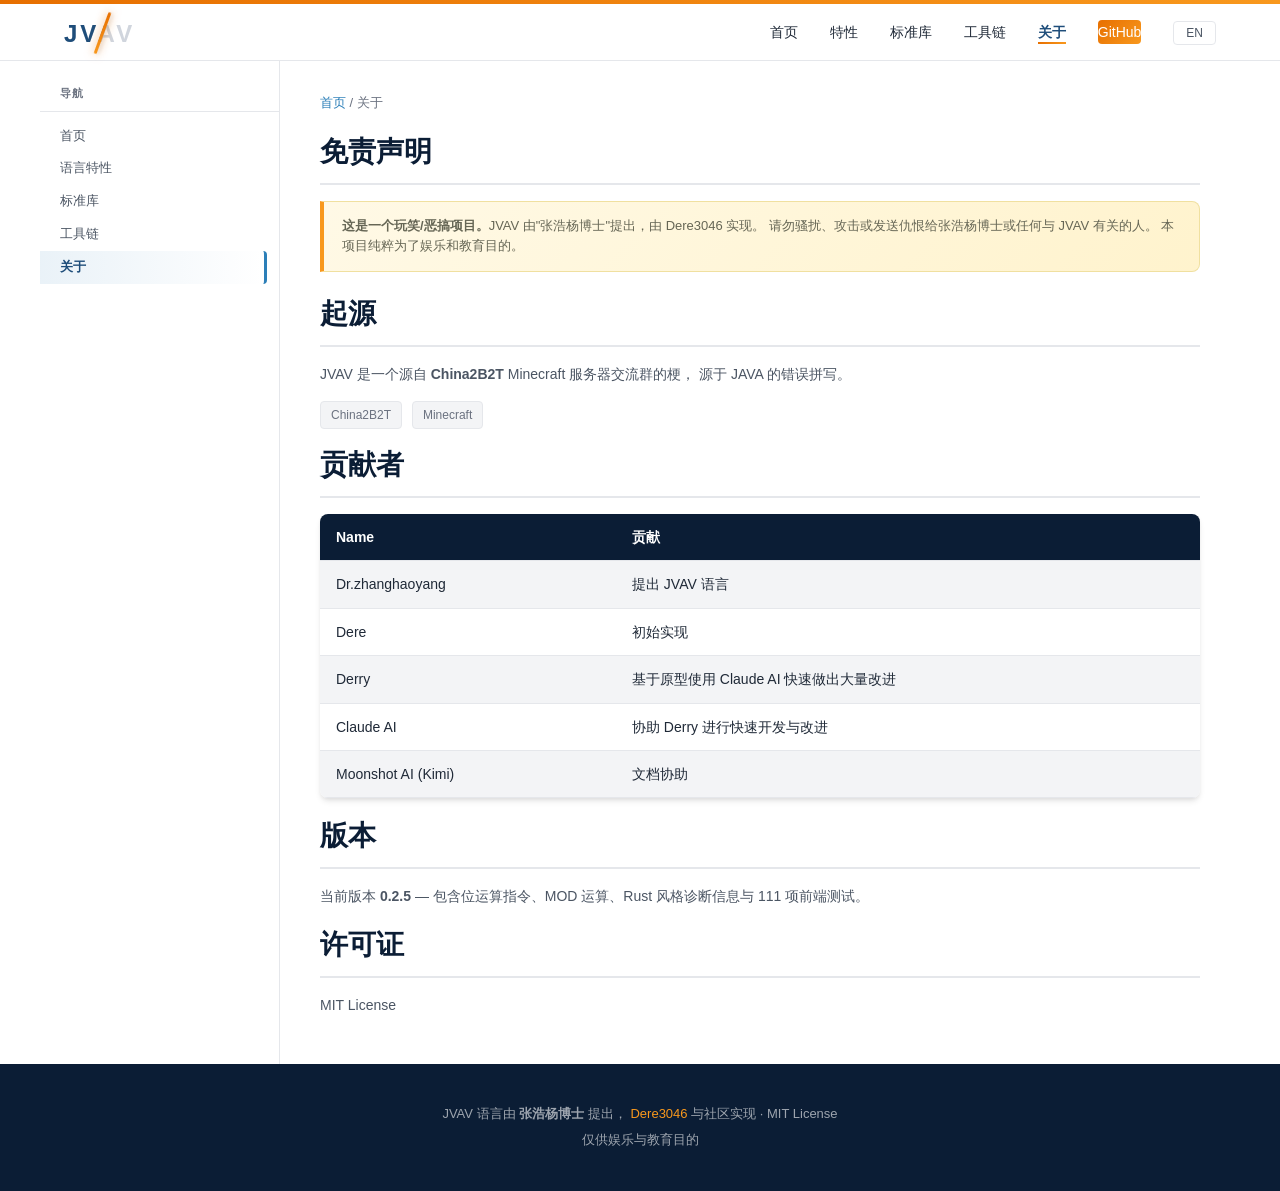
==== commit fa8b2694: "update gh-pages with diagnostics section" ====
--- a/about.html
+++ b/about.html
@@ -82,6 +82,10 @@
                 <tr><td>Moonshot AI (Kimi)</td><td><span data-lang="zh">文档协助</span><span data-lang="en">Documentation assistance</span></td></tr>
             </table>
 
+            <h2><span class="active" data-lang="zh">版本</span><span data-lang="en">Version</span></h2>
+            <p class="active" data-lang="zh">当前版本 <strong>0.2.5</strong> — 包含位运算指令、MOD 运算、Rust 风格诊断信息与 111 项前端测试。</p>
+            <p data-lang="en">Current version <strong>0.2.5</strong> — includes bitwise instructions, MOD operator, Rust-style diagnostics, and 111 frontend tests.</p>
+
             <h2><span class="active" data-lang="zh">许可证</span><span data-lang="en">License</span></h2>
             <p>MIT License</p>
         </div>
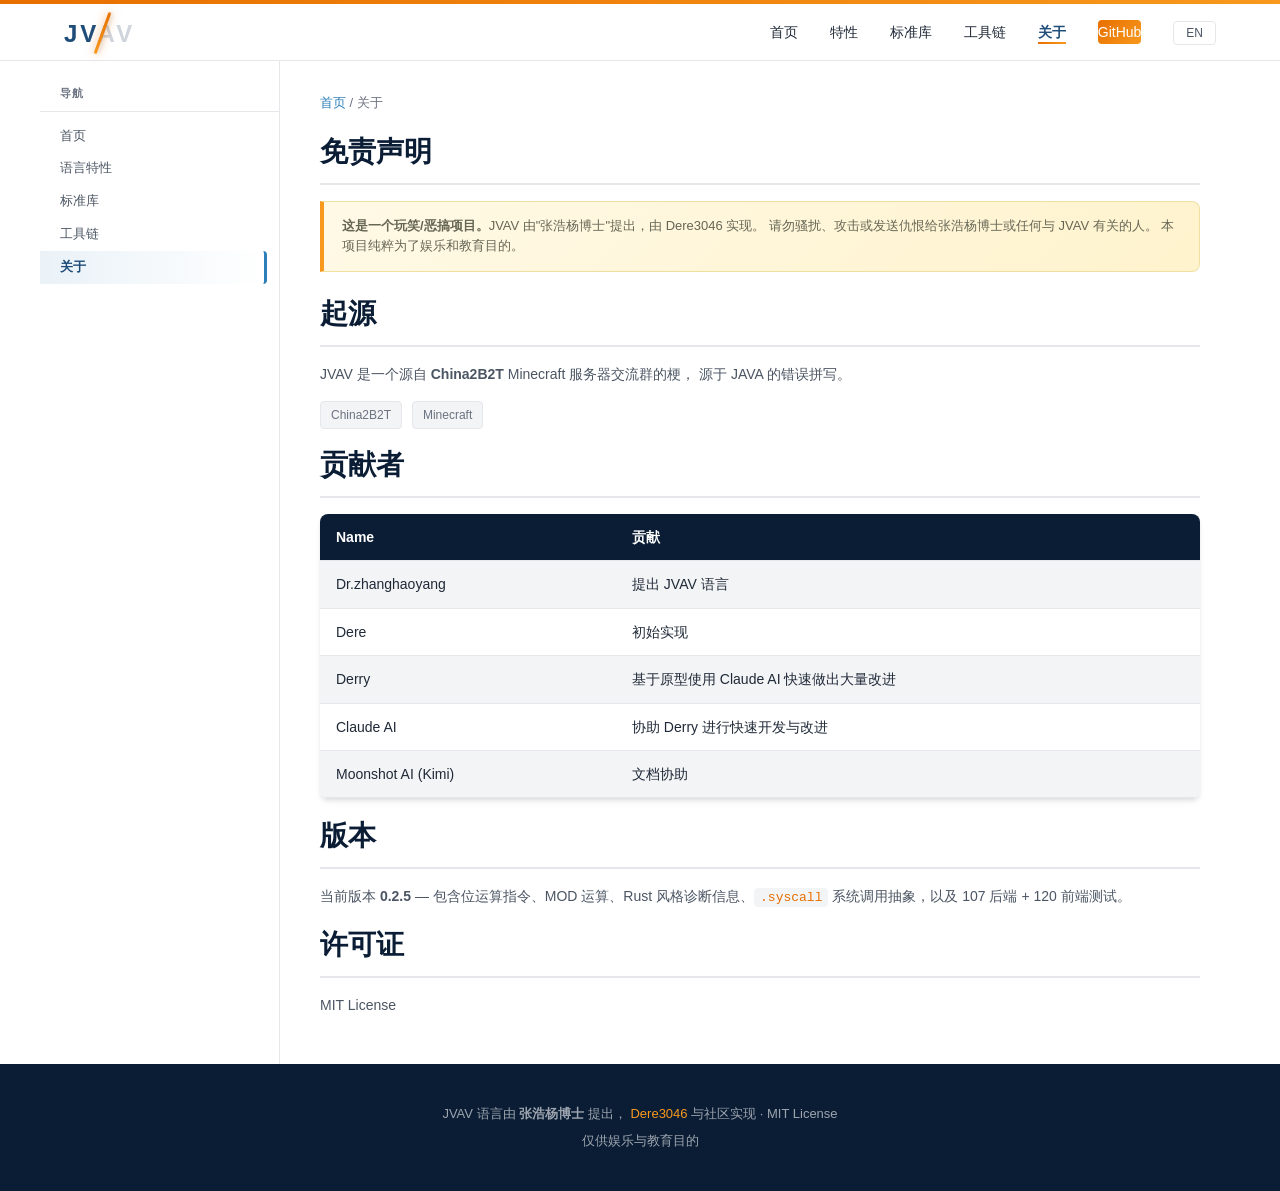
==== commit 1b8bf538: "update site for syscall architecture" ====
--- a/about.html
+++ b/about.html
@@ -83,8 +83,8 @@
             </table>
 
             <h2><span class="active" data-lang="zh">版本</span><span data-lang="en">Version</span></h2>
-            <p class="active" data-lang="zh">当前版本 <strong>0.2.5</strong> — 包含位运算指令、MOD 运算、Rust 风格诊断信息与 111 项前端测试。</p>
-            <p data-lang="en">Current version <strong>0.2.5</strong> — includes bitwise instructions, MOD operator, Rust-style diagnostics, and 111 frontend tests.</p>
+            <p class="active" data-lang="zh">当前版本 <strong>0.2.5</strong> — 包含位运算指令、MOD 运算、Rust 风格诊断信息、<code>.syscall</code> 系统调用抽象，以及 107 后端 + 120 前端测试。</p>
+            <p data-lang="en">Current version <strong>0.2.5</strong> — includes bitwise instructions, MOD operator, Rust-style diagnostics, <code>.syscall</code> system-call abstraction, and 107 backend + 120 frontend tests.</p>
 
             <h2><span class="active" data-lang="zh">许可证</span><span data-lang="en">License</span></h2>
             <p>MIT License</p>
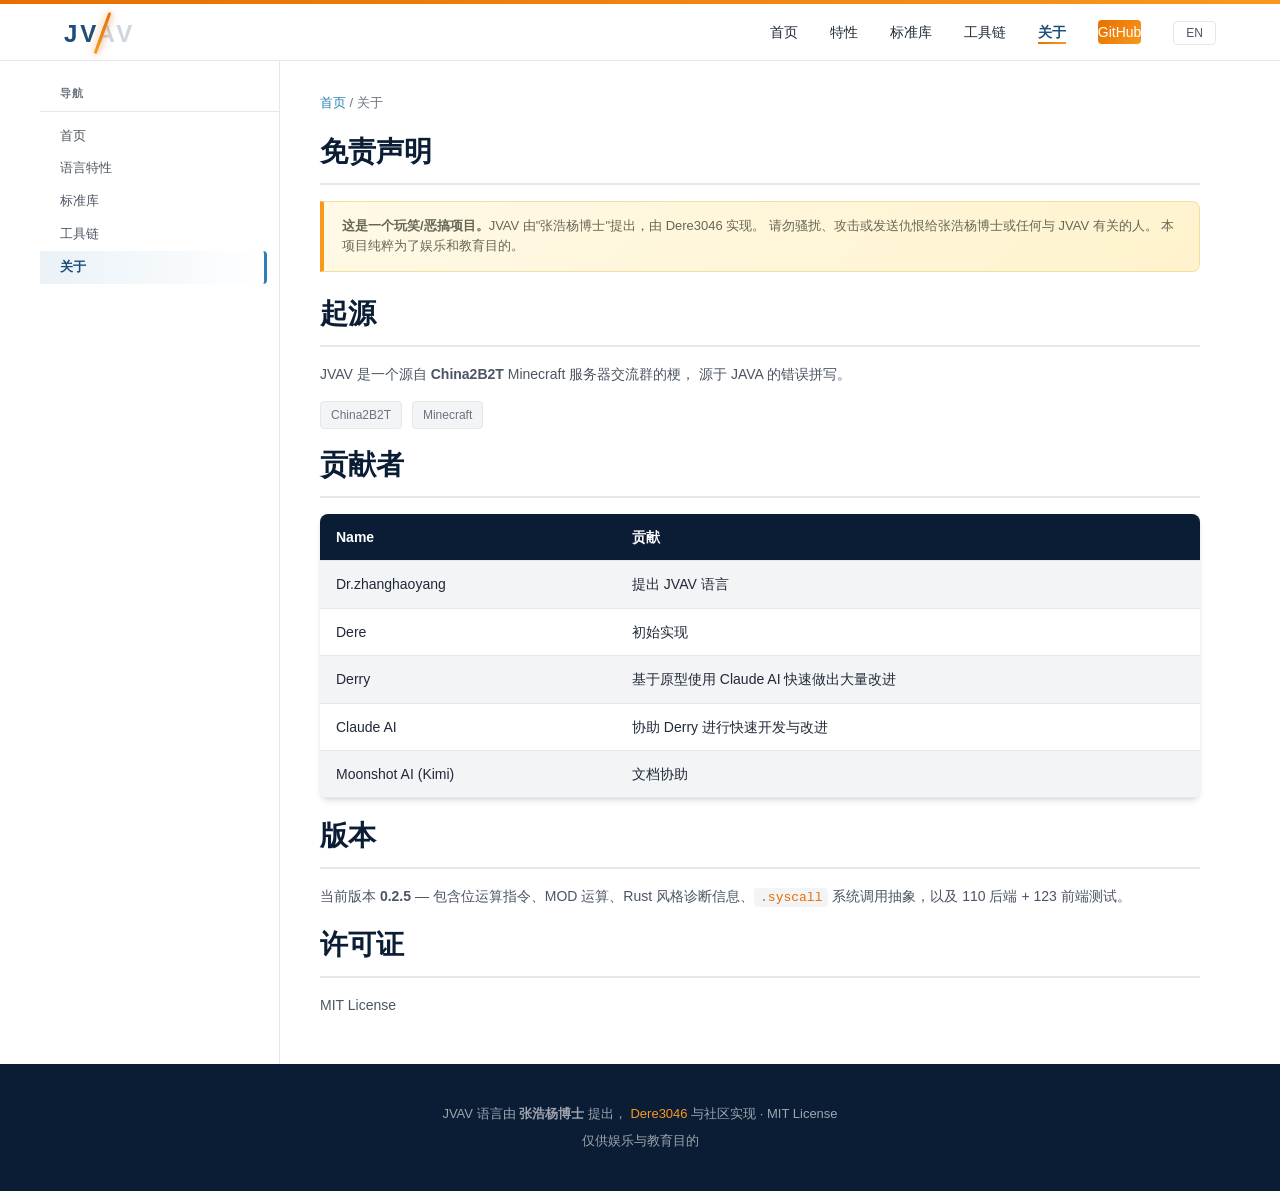
==== commit 9d5a18d9: "update test counts to 110 back and 123 front" ====
--- a/about.html
+++ b/about.html
@@ -83,8 +83,8 @@
             </table>
 
             <h2><span class="active" data-lang="zh">版本</span><span data-lang="en">Version</span></h2>
-            <p class="active" data-lang="zh">当前版本 <strong>0.2.5</strong> — 包含位运算指令、MOD 运算、Rust 风格诊断信息、<code>.syscall</code> 系统调用抽象，以及 107 后端 + 120 前端测试。</p>
-            <p data-lang="en">Current version <strong>0.2.5</strong> — includes bitwise instructions, MOD operator, Rust-style diagnostics, <code>.syscall</code> system-call abstraction, and 107 backend + 120 frontend tests.</p>
+            <p class="active" data-lang="zh">当前版本 <strong>0.2.5</strong> — 包含位运算指令、MOD 运算、Rust 风格诊断信息、<code>.syscall</code> 系统调用抽象，以及 110 后端 + 123 前端测试。</p>
+            <p data-lang="en">Current version <strong>0.2.5</strong> — includes bitwise instructions, MOD operator, Rust-style diagnostics, <code>.syscall</code> system-call abstraction, and 110 backend + 123 frontend tests.</p>
 
             <h2><span class="active" data-lang="zh">许可证</span><span data-lang="en">License</span></h2>
             <p>MIT License</p>
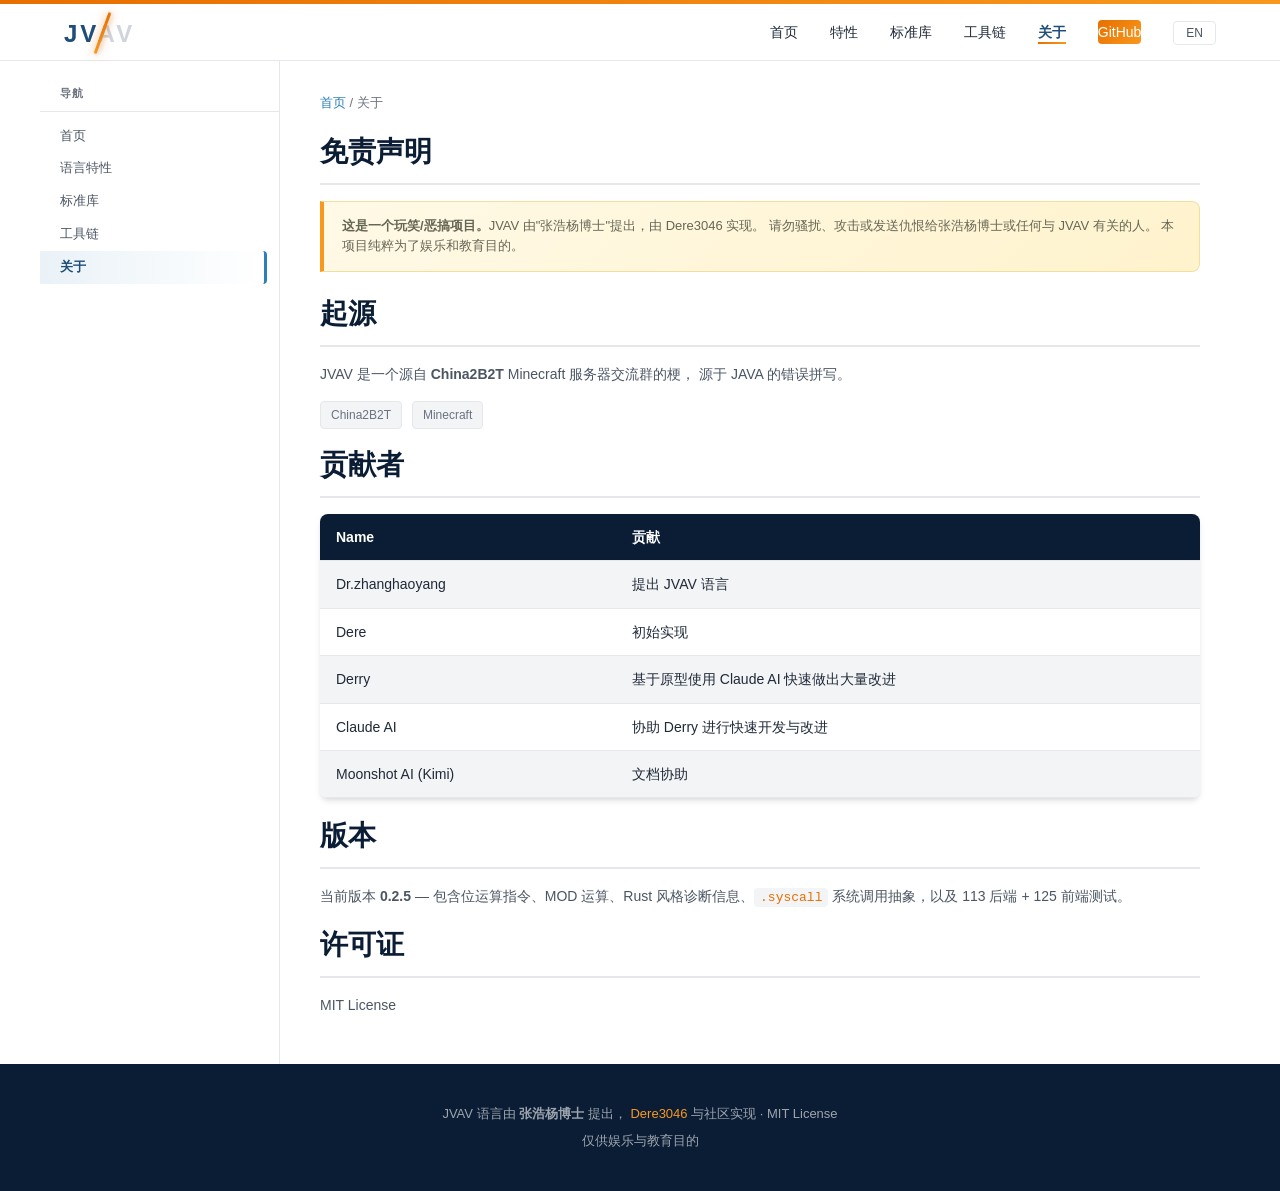
==== commit 34612c60: "add SYS_EXIT and SYS_PUTSTR docs" ====
--- a/about.html
+++ b/about.html
@@ -83,8 +83,8 @@
             </table>
 
             <h2><span class="active" data-lang="zh">版本</span><span data-lang="en">Version</span></h2>
-            <p class="active" data-lang="zh">当前版本 <strong>0.2.5</strong> — 包含位运算指令、MOD 运算、Rust 风格诊断信息、<code>.syscall</code> 系统调用抽象，以及 110 后端 + 123 前端测试。</p>
-            <p data-lang="en">Current version <strong>0.2.5</strong> — includes bitwise instructions, MOD operator, Rust-style diagnostics, <code>.syscall</code> system-call abstraction, and 110 backend + 123 frontend tests.</p>
+            <p class="active" data-lang="zh">当前版本 <strong>0.2.5</strong> — 包含位运算指令、MOD 运算、Rust 风格诊断信息、<code>.syscall</code> 系统调用抽象，以及 113 后端 + 125 前端测试。</p>
+            <p data-lang="en">Current version <strong>0.2.5</strong> — includes bitwise instructions, MOD operator, Rust-style diagnostics, <code>.syscall</code> system-call abstraction, and 113 backend + 125 frontend tests.</p>
 
             <h2><span class="active" data-lang="zh">许可证</span><span data-lang="en">License</span></h2>
             <p>MIT License</p>
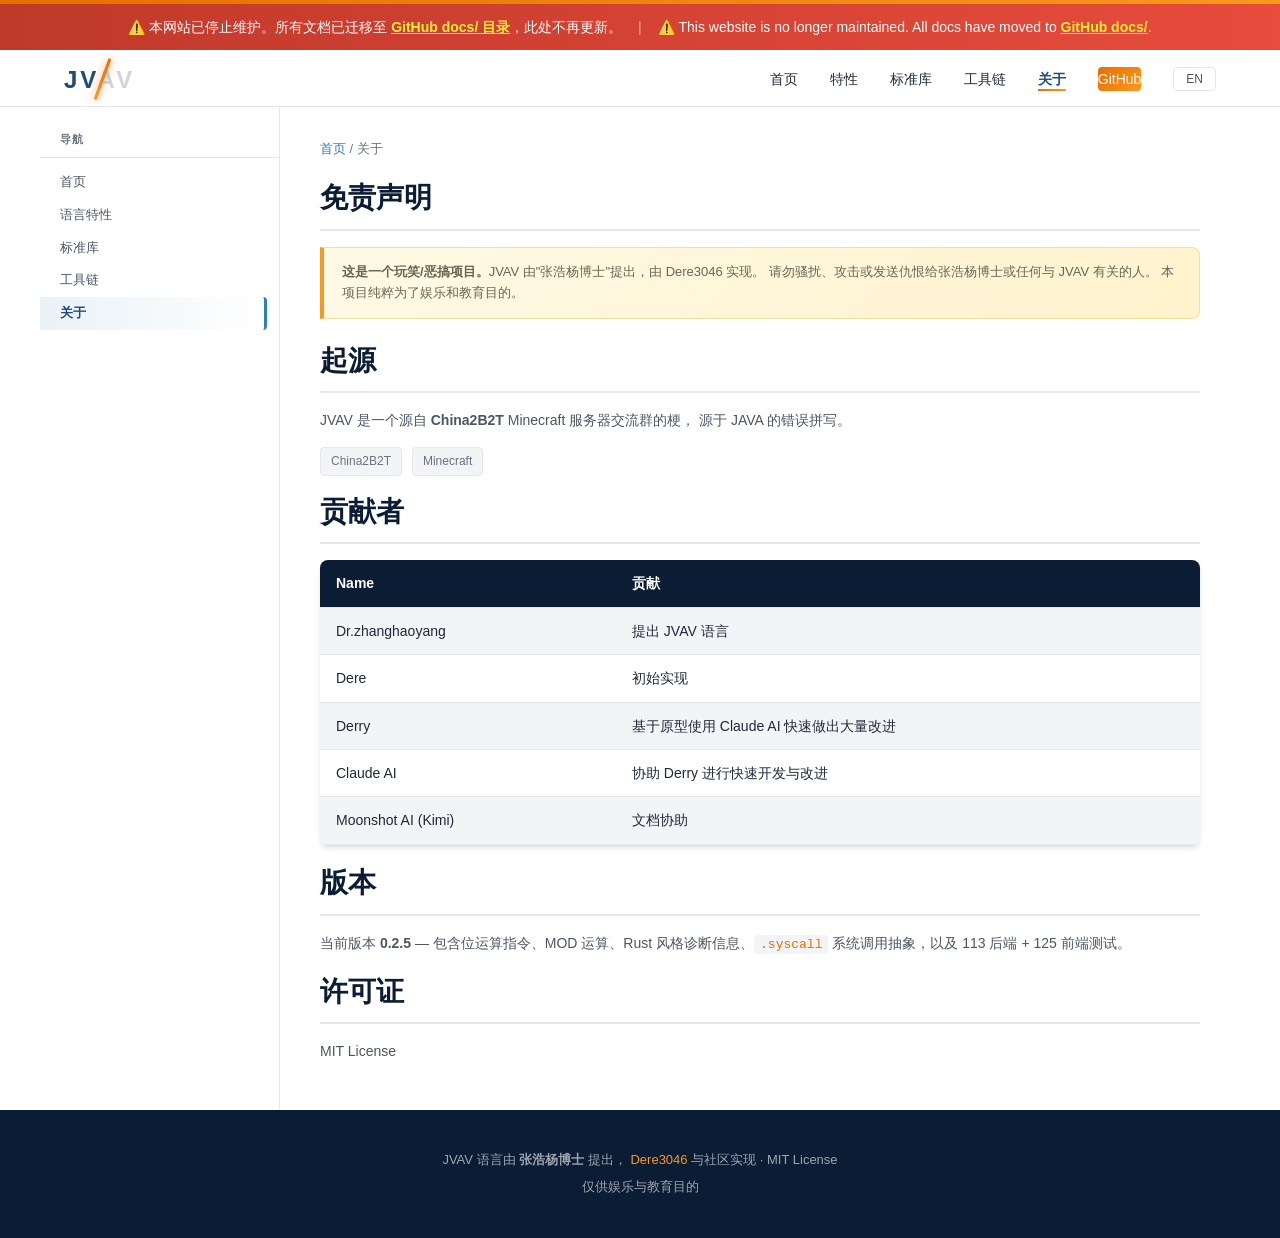
==== commit 9f7565d3: "add deprecation banner to website" ====
--- a/about.html
+++ b/about.html
@@ -9,6 +9,11 @@
 </head>
 <body>
     <div class="oracle-bar"></div>
+    <div class="deprecation-banner">
+        ⚠️ 本网站已停止维护。所有文档已迁移至 <a href="https://github.com/Dere3046/JVAV/tree/master/docs" target="_blank">GitHub docs/ 目录</a>，此处不再更新。
+        <span style="margin: 0 12px; opacity: 0.6;">|</span>
+        ⚠️ This website is no longer maintained. All docs have moved to <a href="https://github.com/Dere3046/JVAV/tree/master/docs" target="_blank">GitHub docs/</a>.
+    </div>
     <header class="header">
         <div class="header-inner">
             <a href="index.html" class="logo"><div class="logo-mark"><span class="logo-text-full">JVAV</span><span class="logo-text-main">JVAV</span><span class="logo-knife"></span></div></a>
--- a/css/style.css
+++ b/css/style.css
@@ -23,6 +23,33 @@
     -webkit-font-smoothing: antialiased;
 }
 
+/* Deprecation banner */
+.deprecation-banner {
+    background: linear-gradient(90deg, #c0392b, #e74c3c);
+    color: #fff;
+    text-align: center;
+    padding: 12px 24px;
+    font-size: 14px;
+    font-weight: 500;
+    line-height: 1.6;
+    position: relative;
+    z-index: 101;
+}
+.deprecation-banner a {
+    color: #ffeb3b;
+    text-decoration: underline;
+    font-weight: 600;
+}
+.deprecation-banner a:hover {
+    color: #fff;
+}
+@media (max-width: 768px) {
+    .deprecation-banner {
+        font-size: 12px;
+        padding: 10px 16px;
+    }
+}
+
 /* Oracle-style top accent bar */
 .oracle-bar {
     background: linear-gradient(90deg, var(--java-orange), var(--java-gold));
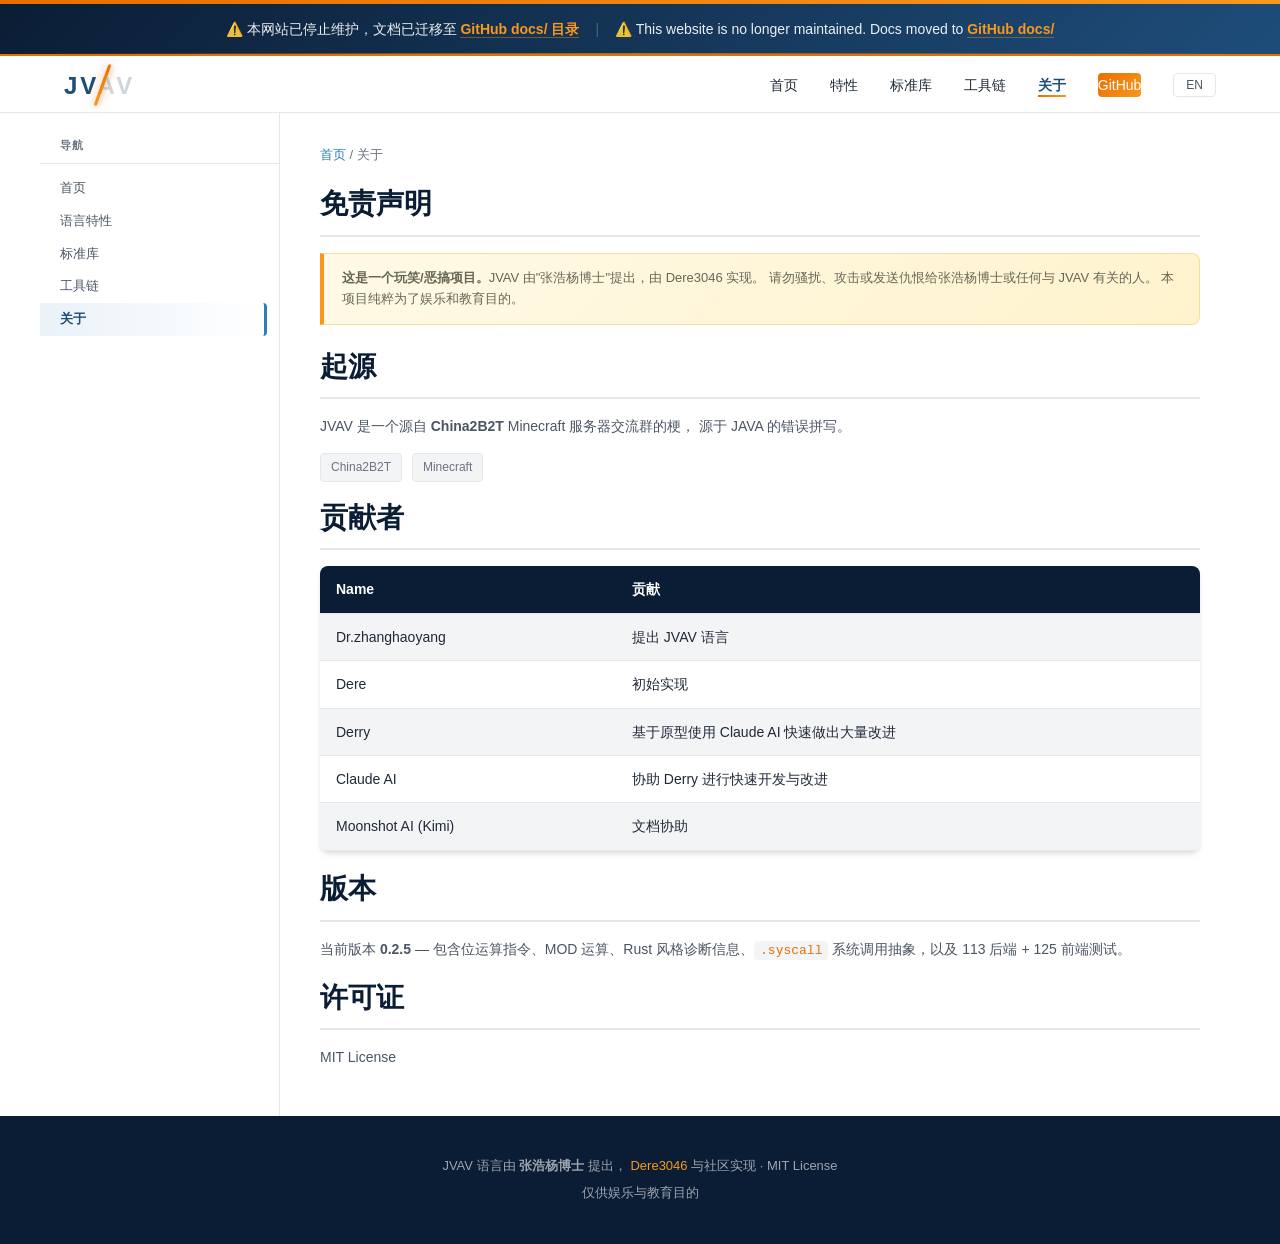
==== commit a2b7e84b: "redesign deprecation banner with responsive styling" ====
--- a/about.html
+++ b/about.html
@@ -10,9 +10,11 @@
 <body>
     <div class="oracle-bar"></div>
     <div class="deprecation-banner">
-        ⚠️ 本网站已停止维护。所有文档已迁移至 <a href="https://github.com/Dere3046/JVAV/tree/master/docs" target="_blank">GitHub docs/ 目录</a>，此处不再更新。
-        <span style="margin: 0 12px; opacity: 0.6;">|</span>
-        ⚠️ This website is no longer maintained. All docs have moved to <a href="https://github.com/Dere3046/JVAV/tree/master/docs" target="_blank">GitHub docs/</a>.
+        <div class="deprecation-banner-inner">
+            <span>⚠️ 本网站已停止维护，文档已迁移至 <a href="https://github.com/Dere3046/JVAV/tree/master/docs" target="_blank">GitHub docs/ 目录</a></span>
+            <span class="sep">|</span>
+            <span>⚠️ This website is no longer maintained. Docs moved to <a href="https://github.com/Dere3046/JVAV/tree/master/docs" target="_blank">GitHub docs/</a></span>
+        </div>
     </div>
     <header class="header">
         <div class="header-inner">
--- a/css/style.css
+++ b/css/style.css
@@ -25,28 +25,62 @@
 
 /* Deprecation banner */
 .deprecation-banner {
-    background: linear-gradient(90deg, #c0392b, #e74c3c);
-    color: #fff;
-    text-align: center;
-    padding: 12px 24px;
+    background: linear-gradient(135deg, var(--jvav-dark) 0%, var(--jvav-mid) 100%);
+    color: rgba(255,255,255,0.92);
+    border-bottom: 2px solid var(--java-orange);
+    padding: 0;
     font-size: 14px;
     font-weight: 500;
     line-height: 1.6;
     position: relative;
     z-index: 101;
 }
+.deprecation-banner::after {
+    content: '';
+    position: absolute;
+    bottom: 0;
+    left: 0;
+    right: 0;
+    height: 1px;
+    background: linear-gradient(90deg, transparent, var(--java-gold), transparent);
+    opacity: 0.6;
+}
+.deprecation-banner-inner {
+    max-width: 1200px;
+    margin: 0 auto;
+    padding: 14px 24px;
+    display: flex;
+    align-items: center;
+    justify-content: center;
+    flex-wrap: wrap;
+    gap: 6px 16px;
+}
 .deprecation-banner a {
-    color: #ffeb3b;
-    text-decoration: underline;
-    font-weight: 600;
+    color: var(--java-gold);
+    text-decoration: none;
+    font-weight: 600;
+    border-bottom: 1px solid rgba(248,152,29,0.4);
+    transition: all 0.2s;
 }
 .deprecation-banner a:hover {
     color: #fff;
+    border-bottom-color: var(--java-gold);
+}
+.deprecation-banner .sep {
+    color: rgba(255,255,255,0.25);
+    font-weight: 300;
+    user-select: none;
 }
 @media (max-width: 768px) {
-    .deprecation-banner {
+    .deprecation-banner-inner {
+        flex-direction: column;
+        align-items: flex-start;
+        gap: 4px;
+        padding: 10px 16px;
         font-size: 12px;
-        padding: 10px 16px;
+    }
+    .deprecation-banner .sep {
+        display: none;
     }
 }
 
